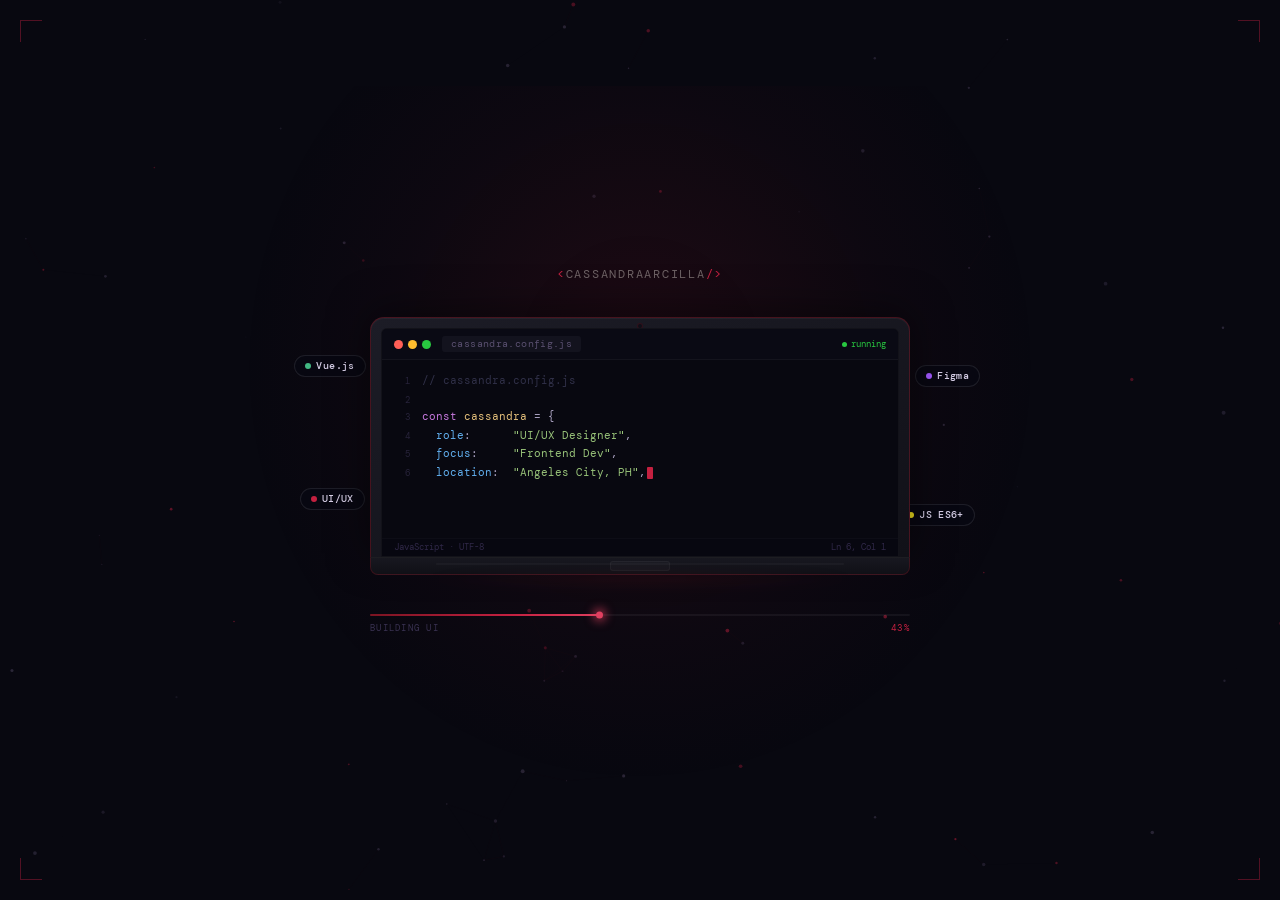
==== index.html @ 78db59cc "home" ====
<!DOCTYPE html>
<html lang="en">
<head>
  <meta charset="UTF-8">
  <meta name="viewport" content="width=device-width, initial-scale=1.0">
  <title>&lt;CassandraArcilla/&gt;</title>
  <link rel="preconnect" href="https://fonts.googleapis.com">
  <link href="https://fonts.googleapis.com/css2?family=Playfair+Display:ital,wght@0,700;1,700&family=DM+Mono:wght@300;400;500&display=swap" rel="stylesheet">
  <style>
    *, *::before, *::after { box-sizing: border-box; margin: 0; padding: 0; }

    html, body {
      width: 100%; height: 100vh;
      overflow: hidden;
      background: #080810;
      font-family: 'DM Mono', monospace;
      color: #f0e8e0;
    }

    /* ── Canvas ── */
    #canvas {
      position: fixed;
      inset: 0;
      z-index: 0;
    }

    /* ── Glow ── */
    .glow {
      position: fixed;
      top: 50%; left: 50%;
      transform: translate(-50%, -52%);
      width: 800px; height: 700px;
      background: radial-gradient(ellipse at 50% 40%,
        rgba(123,20,34,0.2) 0%,
        rgba(123,20,34,0.05) 45%,
        transparent 70%
      );
      pointer-events: none;
      z-index: 1;
      animation: glowPulse 4s ease-in-out infinite;
    }
    @keyframes glowPulse {
      0%,100% { opacity: 0.75; transform: translate(-50%,-52%) scale(1);    }
      50%      { opacity: 1;    transform: translate(-50%,-52%) scale(1.06); }
    }

    /* ── Corner brackets ── */
    .cb {
      position: fixed;
      width: 22px; height: 22px;
      z-index: 2;
      opacity: 0;
      animation: cbPop 0.4s ease forwards;
    }
    .cb.tl { top:20px;    left:20px;  border-top:1px solid rgba(196,32,64,0.4); border-left:1px solid rgba(196,32,64,0.4);  animation-delay:0.3s; }
    .cb.tr { top:20px;    right:20px; border-top:1px solid rgba(196,32,64,0.4); border-right:1px solid rgba(196,32,64,0.4); animation-delay:0.45s; }
    .cb.bl { bottom:20px; left:20px;  border-bottom:1px solid rgba(196,32,64,0.4); border-left:1px solid rgba(196,32,64,0.4);  animation-delay:0.6s; }
    .cb.br { bottom:20px; right:20px; border-bottom:1px solid rgba(196,32,64,0.4); border-right:1px solid rgba(196,32,64,0.4); animation-delay:0.75s; }
    @keyframes cbPop {
      from { opacity:0; transform:scale(0.5); }
      to   { opacity:1; transform:scale(1); }
    }

    /* ── Stage ── */
    .stage {
      position: relative;
      z-index: 3;
      width: 100%; height: 100vh;
      display: flex;
      flex-direction: column;
      align-items: center;
      justify-content: center;
      gap: 0;
      opacity: 0;
      animation: stageIn 0.7s ease forwards 0.1s;
    }
    @keyframes stageIn {
      from { opacity:0; transform:translateY(18px); }
      to   { opacity:1; transform:translateY(0); }
    }

    /* ── Wordmark ── */
    .wordmark {
      font-size: 0.78rem;
      letter-spacing: 0.14em;
      color: rgba(240,232,224,0.4);
      margin-bottom: 2.2rem;
      text-transform: uppercase;
    }
    .wordmark .bk { color: #c42040; }

    /* ══════════════════════════════
       LAPTOP
    ══════════════════════════════ */
    .laptop-scene {
      position: relative;
      width: min(540px, 88vw);
      animation: laptopFloat 5s ease-in-out infinite;
    }
    @keyframes laptopFloat {
      0%,100% { transform: translateY(0) rotateX(0deg); }
      50%      { transform: translateY(-10px) rotateX(0deg); }
    }

    /* Lid */
    .laptop-lid {
      position: relative;
      width: 100%;
      background: linear-gradient(160deg, #1c1c26 0%, #111118 100%);
      border-radius: 14px 14px 0 0;
      border: 1.5px solid rgba(123,20,34,0.5);
      border-bottom: none;
      padding: 10px 10px 0;
      box-shadow:
        0 -4px 40px rgba(0,0,0,0.5),
        inset 0 1px 0 rgba(255,255,255,0.04);
    }

    /* Screen bezel inner */
    .laptop-screen {
      background: #080810;
      border-radius: 6px 6px 0 0;
      overflow: hidden;
      position: relative;
      border: 1px solid rgba(255,255,255,0.04);
    }

    /* macOS-style title bar */
    .screen-bar {
      display: flex;
      align-items: center;
      gap: 7px;
      padding: 7px 12px;
      background: #0a0a14;
      border-bottom: 1px solid rgba(255,255,255,0.04);
    }
    .s-dots { display:flex; gap:5px; }
    .s-dots span { width:9px; height:9px; border-radius:50%; }
    .sd-r { background:#ff5f57; }
    .sd-y { background:#febc2e; }
    .sd-g { background:#28c840; }
    .s-tab {
      font-size: 9.5px;
      color: #5a5070;
      background: #13131e;
      padding: 2px 9px;
      border-radius: 3px;
      letter-spacing: 0.04em;
      margin-left: 4px;
    }
    .s-run {
      margin-left: auto;
      font-size: 8.5px;
      color: #28c840;
      display: flex;
      align-items: center;
      gap: 4px;
    }
    .s-run::before {
      content:'';
      width:5px; height:5px;
      border-radius:50%;
      background:#28c840;
      animation: rPulse 1.8s ease-in-out infinite;
    }
    @keyframes rPulse { 0%,100%{opacity:1} 50%{opacity:0.25} }

    /* Code viewport */
    .screen-code {
      padding: 12px 14px 10px;
      min-height: 178px;
      font-size: 10.5px;
      line-height: 1.78;
      overflow: hidden;
    }
    .s-line {
      display: flex;
      gap: 12px;
      white-space: pre;
      opacity: 0;
      transform: translateX(-5px);
      transition: opacity 0.2s ease, transform 0.2s ease;
    }
    .s-line.on { opacity:1; transform:translateX(0); }
    .sln { color:#27233a; min-width:14px; text-align:right; font-size:9px; padding-top:1px; flex-shrink:0; user-select:none; }
    .sk  { color:#c678dd; }
    .sv  { color:#e5c07b; }
    .sp  { color:#61afef; }
    .ss  { color:#98c379; }
    .sb  { color:#c42040; }
    .sc  { color:#303048; }
    .sx  { color:#b0a8c8; }

    /* Cursor */
    .cur {
      display:inline-block;
      width:5.5px; height:12px;
      background:#c42040;
      border-radius:1px;
      vertical-align:text-bottom;
      animation: curBlink 0.85s step-end infinite;
      margin-left:1px;
    }
    @keyframes curBlink { 0%,100%{opacity:1} 50%{opacity:0} }

    /* Screen status bar */
    .screen-foot {
      display: flex;
      justify-content: space-between;
      padding: 3px 12px;
      background: #070710;
      border-top: 1px solid rgba(255,255,255,0.025);
      font-size: 8.5px;
      color: #302848;
    }

    /* Camera notch */
    .laptop-camera {
      position: absolute;
      top: 5px;
      left: 50%;
      transform: translateX(-50%);
      width: 6px; height: 6px;
      border-radius: 50%;
      background: #0f0f18;
      border: 1px solid rgba(123,20,34,0.3);
    }

    /* Base / keyboard deck */
    .laptop-base {
      position: relative;
      width: 100%;
      height: 18px;
      background: linear-gradient(180deg, #181820 0%, #101016 100%);
      border: 1.5px solid rgba(123,20,34,0.4);
      border-top: 1px solid rgba(255,255,255,0.06);
      border-radius: 0 0 8px 8px;
      display: flex;
      align-items: center;
      justify-content: center;
    }
    /* Keyboard hint rows */
    .laptop-base::before {
      content: '';
      position: absolute;
      top: 5px; left: 12%; right: 12%;
      height: 2px;
      background: rgba(255,255,255,0.03);
      border-radius: 1px;
    }
    /* Touchpad */
    .laptop-base::after {
      content: '';
      position: absolute;
      top: 3px;
      width: 60px; height: 10px;
      background: rgba(255,255,255,0.025);
      border-radius: 3px;
      border: 1px solid rgba(255,255,255,0.04);
    }

    /* Bottom stand shadow */
    .laptop-shadow {
      width: 85%;
      height: 10px;
      margin: 0 auto;
      background: radial-gradient(ellipse at 50% 0%,
        rgba(123,20,34,0.25) 0%,
        transparent 75%
      );
      border-radius: 50%;
      filter: blur(6px);
    }

    /* Floating skill chips around laptop */
    .chip {
      position: absolute;
      display: flex;
      align-items: center;
      gap: 5px;
      padding: 4px 10px;
      background: rgba(8,8,18,0.9);
      border: 1px solid rgba(255,255,255,0.09);
      border-radius: 100px;
      font-size: 9.5px;
      font-weight: 500;
      color: #d8d0e8;
      letter-spacing: 0.04em;
      backdrop-filter: blur(8px);
      pointer-events: none;
      white-space: nowrap;
    }
    .chip-dot {
      width: 6px; height: 6px;
      border-radius: 50%;
      flex-shrink: 0;
    }
    .chip-vue   { top: 14%;  left: -14%;  animation: cf 4s ease-in-out infinite; }
    .chip-figma { top: 18%;  right: -13%; animation: cf 4s ease-in-out infinite 0.9s; }
    .chip-ux    { bottom: 28%; left: -13%; animation: cf 4s ease-in-out infinite 1.6s; }
    .chip-js    { bottom: 22%; right:-12%; animation: cf 4s ease-in-out infinite 2.2s; }
    @keyframes cf {
      0%,100% { transform:translateY(0); }
      50%      { transform:translateY(-8px); }
    }

    /* ── Progress bar ── */
    .progress-wrap {
      margin-top: 1.8rem;
      width: min(540px, 88vw);
      display: flex;
      flex-direction: column;
      gap: 6px;
    }
    .progress-track {
      width: 100%;
      height: 2px;
      background: rgba(255,255,255,0.05);
      border-radius: 2px;
      overflow: visible;
      position: relative;
    }
    .progress-fill {
      height: 100%;
      width: 0%;
      background: linear-gradient(90deg, #7b1422, #c42040 60%, #e04060);
      border-radius: 2px;
      transition: width 0.1s linear;
      position: relative;
    }
    .progress-fill::after {
      content:'';
      position:absolute;
      right:-1px; top:50%;
      transform:translateY(-50%);
      width:7px; height:7px;
      border-radius:50%;
      background:#e04060;
      box-shadow: 0 0 10px 3px rgba(224,64,96,0.65);
    }
    .progress-meta {
      display: flex;
      justify-content: space-between;
      font-size: 9px;
      letter-spacing: 0.14em;
      text-transform: uppercase;
      color: #3a3252;
    }
    .progress-meta .pct { color: #c42040; }

    /* ── Wipe out ── */
    .wipe {
      position: fixed;
      inset: 0;
      z-index: 100;
      background: #080810;
      transform: translateY(100%);
      pointer-events: none;
    }
    .wipe.go {
      animation: wipeUp 0.6s cubic-bezier(0.76,0,0.24,1) forwards;
    }
    @keyframes wipeUp {
      from { transform:translateY(100%); }
      to   { transform:translateY(0); }
    }
  </style>
</head>
<body>

  <canvas id="canvas"></canvas>
  <div class="glow"></div>

  <div class="cb tl"></div>
  <div class="cb tr"></div>
  <div class="cb bl"></div>
  <div class="cb br"></div>

  <div class="wipe" id="wipe"></div>

  <div class="stage">

    <div class="wordmark">
      <span class="bk">&lt;</span>CassandraArcilla<span class="bk">/&gt;</span>
    </div>

    <!-- ── LAPTOP ── -->
    <div class="laptop-scene">

      <!-- Floating chips -->
      <div class="chip chip-vue">
        <span class="chip-dot" style="background:#42b883"></span>Vue.js
      </div>
      <div class="chip chip-figma">
        <span class="chip-dot" style="background:#a259ff"></span>Figma
      </div>
      <div class="chip chip-ux">
        <span class="chip-dot" style="background:#c42040"></span>UI/UX
      </div>
      <div class="chip chip-js">
        <span class="chip-dot" style="background:#f0de1e"></span>JS ES6+
      </div>

      <!-- Lid -->
      <div class="laptop-lid">
        <div class="laptop-camera"></div>
        <div class="laptop-screen">

          <!-- macOS bar -->
          <div class="screen-bar">
            <div class="s-dots">
              <span class="sd-r"></span>
              <span class="sd-y"></span>
              <span class="sd-g"></span>
            </div>
            <span class="s-tab">cassandra.config.js</span>
            <span class="s-run">running</span>
          </div>

          <!-- Code lines container -->
          <div class="screen-code" id="screenCode"></div>

          <!-- Status bar -->
          <div class="screen-foot">
            <span>JavaScript · UTF-8</span>
            <span id="screenFootR">Ln 1, Col 1</span>
          </div>

        </div>
      </div>

      <!-- Base -->
      <div class="laptop-base"></div>
      <div class="laptop-shadow"></div>

    </div><!-- /laptop-scene -->

    <!-- Progress -->
    <div class="progress-wrap">
      <div class="progress-track">
        <div class="progress-fill" id="pFill"></div>
      </div>
      <div class="progress-meta">
        <span id="pLabel">Initializing</span>
        <span class="pct" id="pPct">0%</span>
      </div>
    </div>

  </div><!-- /stage -->

  <script>
  /* ═══════════════════════
     PARTICLES
  ═══════════════════════ */
  (function(){
    const c   = document.getElementById('canvas');
    const ctx = c.getContext('2d');
    let W, H, pts = [];

    function resize(){ W = c.width = innerWidth; H = c.height = innerHeight; }
    window.addEventListener('resize', resize);
    resize();

    const rand = (a,b) => a + Math.random()*(b-a);
    for(let i=0;i<80;i++) pts.push({
      x:rand(0,W), y:rand(0,H),
      vx:rand(-0.15,0.15), vy:rand(-0.22,0),
      r:rand(0.5,2), a:rand(0.08,0.5), va:rand(0.003,0.008),
      maroon: Math.random()<0.28
    });

    (function frame(){
      ctx.clearRect(0,0,W,H);
      pts.forEach(p=>{
        p.x+=p.vx; p.y+=p.vy; p.a+=p.va;
        if(p.a>0.5||p.a<0.04) p.va*=-1;
        if(p.y<-8){p.y=H+8;p.x=rand(0,W);}
        if(p.x<-8) p.x=W+8;
        if(p.x>W+8) p.x=-8;
        ctx.beginPath();
        ctx.arc(p.x,p.y,p.r,0,Math.PI*2);
        ctx.fillStyle = p.maroon
          ? `rgba(196,32,64,${p.a})`
          : `rgba(160,140,190,${p.a*0.45})`;
        ctx.fill();
      });
      for(let i=0;i<pts.length;i++){
        for(let j=i+1;j<pts.length;j++){
          const dx=pts[i].x-pts[j].x, dy=pts[i].y-pts[j].y;
          const d=Math.sqrt(dx*dx+dy*dy);
          if(d<85){
            ctx.beginPath();
            ctx.moveTo(pts[i].x,pts[i].y);
            ctx.lineTo(pts[j].x,pts[j].y);
            ctx.strokeStyle=`rgba(123,20,34,${0.11*(1-d/85)})`;
            ctx.lineWidth=0.5;
            ctx.stroke();
          }
        }
      }
      requestAnimationFrame(frame);
    })();
  })();

  /* ═══════════════════════
     TYPEWRITER ON SCREEN
  ═══════════════════════ */
  const lines = [
    { n:'1',  h:'<span class="sc">// cassandra.config.js</span>' },
    { n:'2',  h:'' },
    { n:'3',  h:'<span class="sk">const </span><span class="sv">cassandra</span><span class="sx"> = {</span>' },
    { n:'4',  h:'  <span class="sp">role</span><span class="sx">:      </span><span class="ss">"UI/UX Designer"</span><span class="sx">,</span>' },
    { n:'5',  h:'  <span class="sp">focus</span><span class="sx">:     </span><span class="ss">"Frontend Dev"</span><span class="sx">,</span>' },
    { n:'6',  h:'  <span class="sp">location</span><span class="sx">:  </span><span class="ss">"Angeles City, PH"</span><span class="sx">,</span>' },
    { n:'7',  h:'  <span class="sp">stack</span><span class="sx">:     [</span>' },
    { n:'8',  h:'    <span class="ss">"Vue.js"</span><span class="sx">, </span><span class="ss">"Figma"</span><span class="sx">, </span><span class="ss">"CSS3"</span><span class="sx">,</span>' },
    { n:'9',  h:'    <span class="ss">"JavaScript"</span><span class="sx">, </span><span class="ss">"Bootstrap"</span>' },
    { n:'10', h:'  <span class="sx">],</span>' },
    { n:'11', h:'  <span class="sp">openToWork</span><span class="sx">: </span><span class="sb">true</span><span class="sx">,</span>' },
    { n:'12', h:'<span class="sx">};</span>' },
    { n:'13', h:'' },
    { n:'14', h:'<span class="sk">export default </span><span class="sv">cassandra</span><span class="sx">;</span>' },
  ];

  const screenCode = document.getElementById('screenCode');
  const screenFR   = document.getElementById('screenFootR');
  const pFill      = document.getElementById('pFill');
  const pLabel     = document.getElementById('pLabel');
  const pPct       = document.getElementById('pPct');
  const wipe       = document.getElementById('wipe');

  const labels = ['Initializing','Loading assets','Building UI','Almost ready','Launching'];
  let cursorEl = null;

  function placeCursor(codeSpan) {
    if(cursorEl) cursorEl.remove();
    cursorEl = document.createElement('span');
    cursorEl.className = 'cur';
    codeSpan.appendChild(cursorEl);
  }

  function revealLine(i) {
    return new Promise(res => {
      const l = lines[i];
      const row = document.createElement('div');
      row.className = 's-line';
      row.innerHTML = `<span class="sln">${l.n}</span><span class="sct">${l.h}</span>`;
      screenCode.appendChild(row);

      requestAnimationFrame(() => requestAnimationFrame(() => {
        row.classList.add('on');
        screenFR.textContent = `Ln ${l.n}, Col 1`;
        placeCursor(row.querySelector('.sct'));
        res();
      }));
    });
  }

  async function run() {
    const delay = ms => new Promise(r => setTimeout(r, ms));
    const total = lines.length;

    await delay(420);

    for(let i=0;i<total;i++){
      await revealLine(i);

      const pct = Math.round(((i+1)/total)*100);
      pFill.style.width = pct + '%';
      pPct.textContent  = pct + '%';
      const li = Math.min(Math.floor((pct/100)*labels.length), labels.length-1);
      pLabel.textContent = labels[li];

      const pause = (i===2||i===6||i===10||i===11) ? 200 : 100;
      await delay(pause);
    }

    if(cursorEl) cursorEl.remove();
    pLabel.textContent = 'Ready ✓';
    pPct.textContent   = '100%';

    await delay(350);

    // Wipe up then redirect
    wipe.classList.add('go');
    setTimeout(() => { window.location.href = 'home/home.html'; }, 620);
  }

  run();
  </script>
</body>
</html>
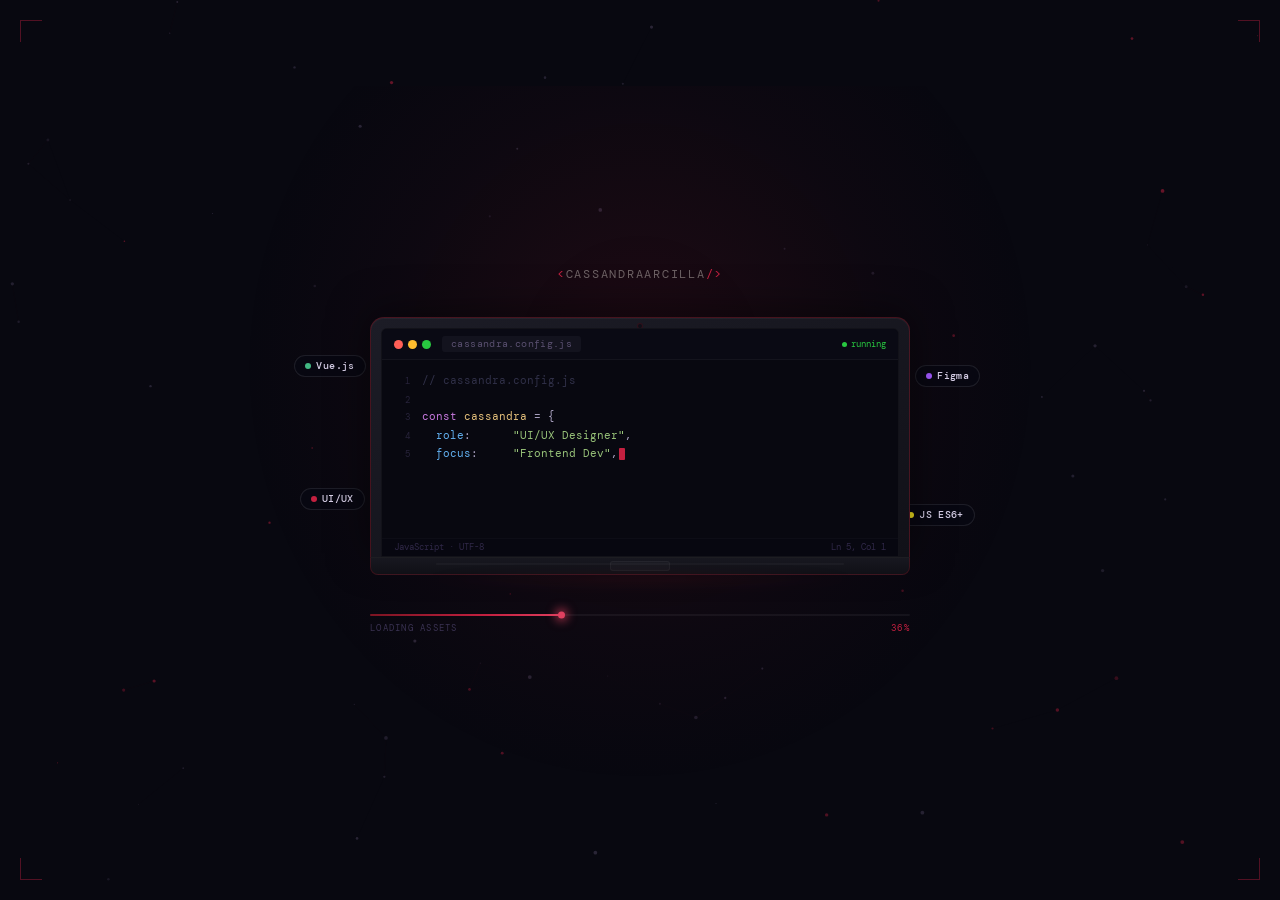
==== commit 7af80633: "seo" ====
--- a/index.html
+++ b/index.html
@@ -3,7 +3,61 @@
 <head>
   <meta charset="UTF-8">
   <meta name="viewport" content="width=device-width, initial-scale=1.0">
-  <title>&lt;CassandraArcilla/&gt;</title>
+  <title>Cassandra Arcilla | Front-End Developer & UI/UX Designer</title>
+
+  <!-- ═══ SEO & META ═══ -->
+  <meta name="description" content="Portfolio of Cassandra Aubrey R. Arcilla — Front-End Web Developer and UI/UX Designer based in Angeles City, Philippines. Specializing in Vue.js, React, responsive design, and Figma.">
+  <meta name="keywords" content="Cassandra Arcilla, Front-End Developer, UI/UX Designer, Vue.js, React, Bootstrap, Figma, Philippines, Angeles City, portfolio">
+  <meta name="author" content="Cassandra Aubrey R. Arcilla">
+  <meta name="robots" content="index, follow">
+  <link rel="canonical" href="https://cassandraarcilla.dev/">
+
+  <!-- Open Graph -->
+  <meta property="og:type"        content="website">
+  <meta property="og:title"       content="Cassandra Arcilla | Front-End Developer & UI/UX Designer">
+  <meta property="og:description" content="Front-End Developer passionate about crafting intuitive, user-centered interfaces. View my portfolio of projects, skills, and certifications.">
+  <meta property="og:url"         content="https://cassandraarcilla.dev/">
+  <meta property="og:site_name"   content="Cassandra Arcilla Portfolio">
+  <meta property="og:image"       content="https://cassandraarcilla.dev/assets/og-image.png">
+  <meta property="og:image:width" content="1200">
+  <meta property="og:image:height" content="630">
+
+  <!-- Twitter Card -->
+  <meta name="twitter:card"        content="summary_large_image">
+  <meta name="twitter:title"       content="Cassandra Arcilla | Front-End Developer & UI/UX Designer">
+  <meta name="twitter:description" content="Front-End Developer passionate about crafting intuitive, user-centered interfaces. View my portfolio of projects, skills, and certifications.">
+  <meta name="twitter:image"       content="https://cassandraarcilla.dev/assets/og-image.png">
+
+  <!-- Favicon -->
+  <link rel="icon"             type="image/x-icon" href="favicon.ico">
+  <link rel="icon"             type="image/png" sizes="32x32" href="favicon-32x32.png">
+  <link rel="icon"             type="image/png" sizes="16x16" href="favicon-16x16.png">
+  <link rel="apple-touch-icon" sizes="180x180"              href="apple-touch-icon.png">
+  <meta name="theme-color" content="#7b1422">
+
+  <!-- JSON-LD Structured Data -->
+  <script type="application/ld+json">
+  {
+    "@context": "https://schema.org",
+    "@type": "Person",
+    "name": "Cassandra Aubrey R. Arcilla",
+    "jobTitle": "Front-End Web Developer & UI/UX Designer",
+    "url": "https://cassandraarcilla.dev/",
+    "email": "arcillacassandra009@gmail.com",
+    "telephone": "+63-922-518-0286",
+    "address": {
+      "@type": "PostalAddress",
+      "addressLocality": "Angeles City",
+      "addressRegion": "Pampanga",
+      "addressCountry": "PH"
+    },
+    "knowsAbout": ["HTML5","CSS3","JavaScript","Vue.js","React","Figma","UI/UX Design","Bootstrap","Node.js"],
+    "alumniOf": {
+      "@type": "CollegeOrUniversity",
+      "name": "Holy Angel University"
+    }
+  }
+  </script>
   <link rel="preconnect" href="https://fonts.googleapis.com">
   <link href="https://fonts.googleapis.com/css2?family=Playfair+Display:ital,wght@0,700;1,700&family=DM+Mono:wght@300;400;500&display=swap" rel="stylesheet">
   <style>
